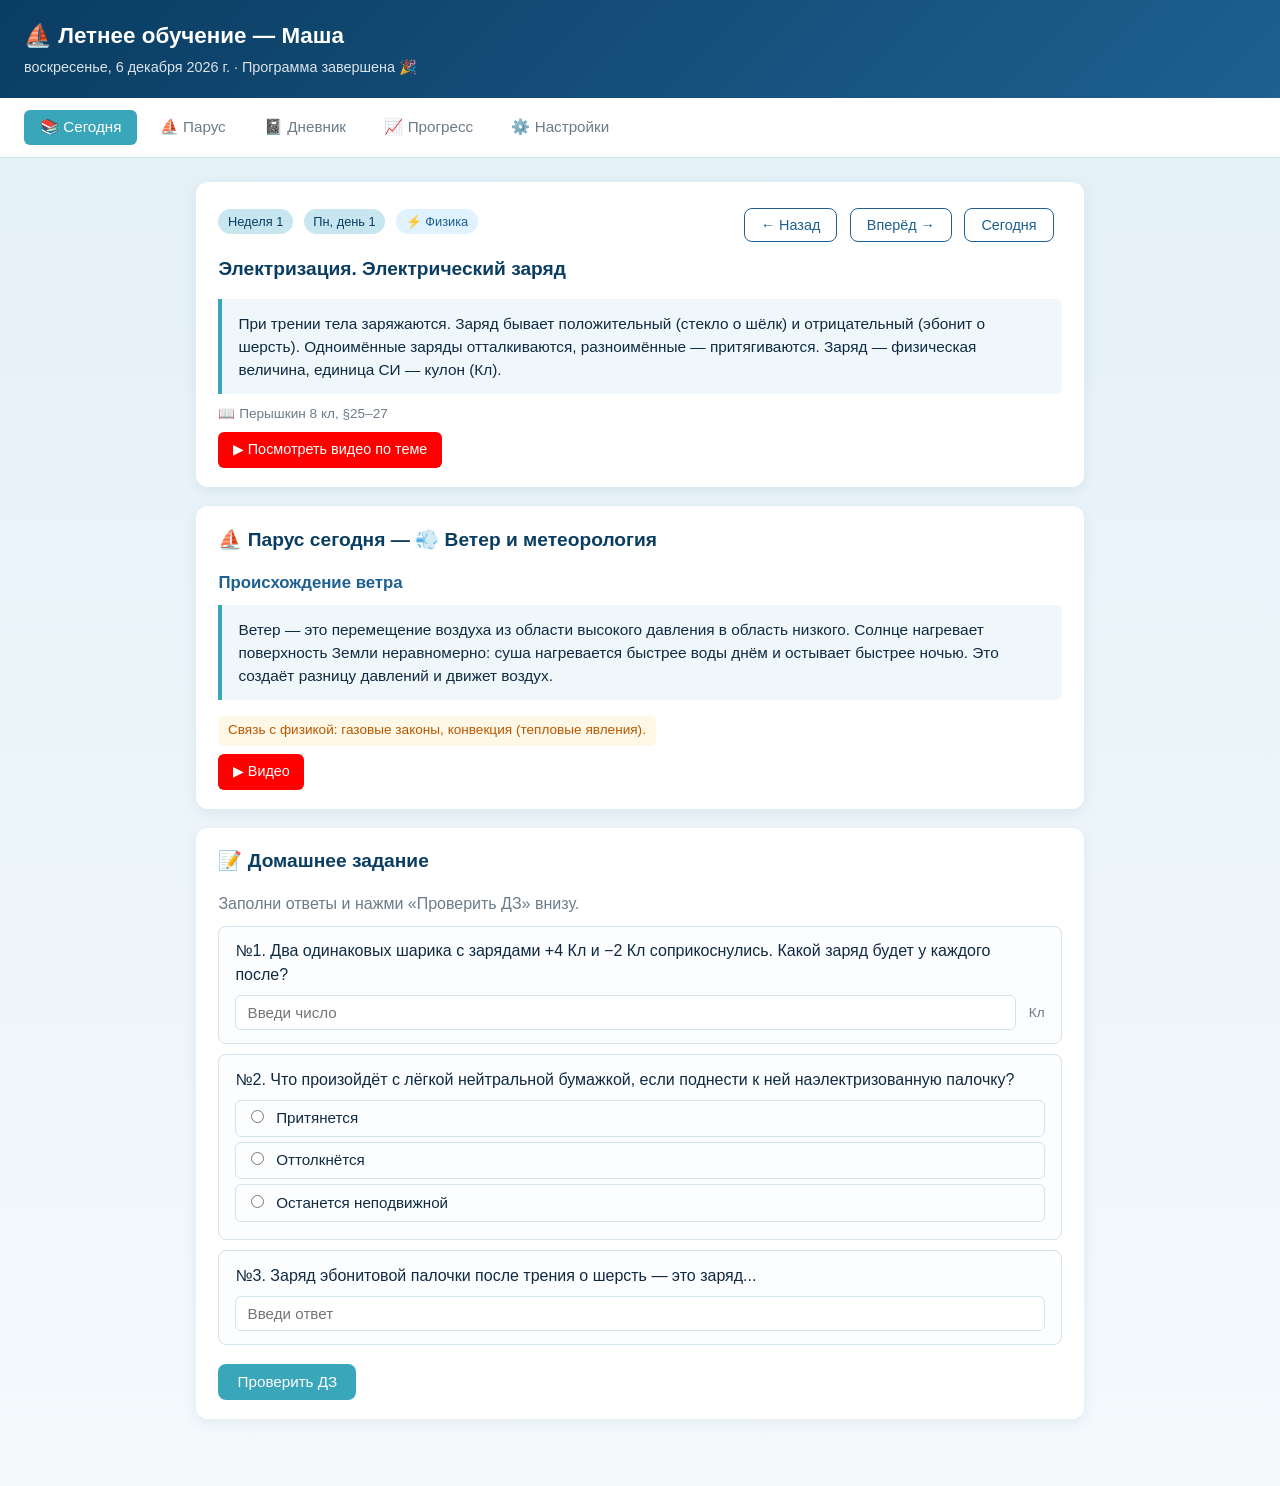
==== index.html @ 67e4c2d1 "Initial commit: summer-school site" ====
<!DOCTYPE html>
<html lang="ru">
<head>
  <meta charset="UTF-8">
  <meta name="viewport" content="width=device-width, initial-scale=1.0">
  <title>Лето с Машей — физика, математика, парус</title>
  <link rel="stylesheet" href="styles.css">
</head>
<body>
  <header id="header-info">
    <h1>⛵ Летнее обучение — Маша</h1>
    <div class="sub">Загрузка...</div>
  </header>

  <nav class="tabs" id="tabs"></nav>

  <main>
    <div id="view"></div>
  </main>

  <script src="data.js"></script>
  <script src="app.js"></script>
</body>
</html>
---- styles.css ----
/* =========================================================================
   Лето с Машей — стили сайта
   ========================================================================= */
:root {
  --sea-deep: #0a3d62;
  --sea-mid:  #1e6091;
  --sea-bright: #3aa6b9;
  --sea-light: #c8e6f0;
  --sand: #f8e9b6;
  --wave: #f0f7fa;
  --ink: #102a43;
  --muted: #6b7c8a;
  --green: #2ecc71;
  --orange: #f39c12;
  --red: #e74c3c;
  --border: #d5e3eb;
  --shadow: 0 4px 14px rgba(10, 61, 98, 0.08);
}

* { box-sizing: border-box; }

body {
  margin: 0;
  font-family: -apple-system, BlinkMacSystemFont, 'Segoe UI', Roboto, 'Helvetica Neue', Arial, sans-serif;
  background: linear-gradient(180deg, #e3f0f7 0%, #f4f9fc 100%);
  color: var(--ink);
  min-height: 100vh;
  line-height: 1.5;
}

header {
  background: linear-gradient(135deg, var(--sea-deep) 0%, var(--sea-mid) 100%);
  color: white;
  padding: 1.2rem 1.5rem;
  box-shadow: var(--shadow);
}

header h1 {
  margin: 0 0 0.25rem 0;
  font-size: 1.4rem;
  font-weight: 600;
}
header .sub {
  font-size: 0.9rem;
  opacity: 0.85;
}

nav.tabs {
  display: flex;
  gap: 0.4rem;
  padding: 0.75rem 1.5rem;
  background: white;
  border-bottom: 1px solid var(--border);
  overflow-x: auto;
}
nav.tabs button {
  border: none;
  background: transparent;
  padding: 0.55rem 1rem;
  font-size: 0.95rem;
  font-weight: 500;
  color: var(--muted);
  cursor: pointer;
  border-radius: 6px;
  white-space: nowrap;
  transition: background 0.15s, color 0.15s;
}
nav.tabs button:hover { background: var(--wave); color: var(--sea-deep); }
nav.tabs button.active { background: var(--sea-bright); color: white; }

main {
  max-width: 920px;
  margin: 0 auto;
  padding: 1.5rem 1rem 3rem;
}

.card {
  background: white;
  border-radius: 12px;
  box-shadow: var(--shadow);
  padding: 1.2rem 1.4rem;
  margin-bottom: 1.2rem;
}

.card h2 {
  margin-top: 0;
  color: var(--sea-deep);
  font-size: 1.2rem;
}
.card h3 {
  color: var(--sea-mid);
  font-size: 1.05rem;
  margin: 0.8rem 0 0.5rem;
}

.badge {
  display: inline-block;
  background: var(--sea-light);
  color: var(--sea-deep);
  padding: 0.18rem 0.6rem;
  border-radius: 999px;
  font-size: 0.8rem;
  margin-right: 0.4rem;
  font-weight: 500;
}
.badge.physics { background: #e0f2ff; color: #1e6091; }
.badge.math    { background: #fff1d6; color: #b85700; }
.badge.sailing { background: #d8f5e3; color: #1d6b3a; }
.badge.mixed   { background: #efe0ff; color: #6a3aab; }

.video-btn {
  display: inline-block;
  margin-top: 0.5rem;
  background: #ff0000;
  color: white;
  padding: 0.45rem 0.9rem;
  border-radius: 6px;
  text-decoration: none;
  font-size: 0.9rem;
  font-weight: 500;
}
.video-btn:hover { background: #cc0000; }

.theory {
  background: var(--wave);
  border-left: 4px solid var(--sea-bright);
  padding: 0.8rem 1rem;
  margin: 0.6rem 0;
  border-radius: 0 6px 6px 0;
  font-size: 0.96rem;
}

.problem {
  border: 1px solid var(--border);
  border-radius: 8px;
  padding: 0.8rem 1rem;
  margin: 0.6rem 0;
  background: #fcfdfe;
}
.problem.correct { border-color: var(--green); background: #f0fdf4; }
.problem.wrong   { border-color: var(--red); background: #fef2f2; }

.problem .q {
  font-weight: 500;
  margin-bottom: 0.5rem;
}

.problem input[type="text"], .problem input[type="number"] {
  width: 100%;
  padding: 0.5rem 0.7rem;
  border: 1px solid var(--border);
  border-radius: 6px;
  font-size: 0.95rem;
  font-family: inherit;
}
.problem input:focus { outline: 2px solid var(--sea-bright); border-color: var(--sea-bright); }

.problem .choices label {
  display: block;
  padding: 0.4rem 0.6rem;
  margin: 0.3rem 0;
  border: 1px solid var(--border);
  border-radius: 6px;
  cursor: pointer;
  font-size: 0.95rem;
}
.problem .choices label:hover { background: var(--wave); }
.problem .choices input { margin-right: 0.5rem; }

.problem .units {
  color: var(--muted);
  font-size: 0.85rem;
  margin-left: 0.4rem;
}

.problem .feedback {
  margin-top: 0.5rem;
  font-size: 0.9rem;
  padding: 0.4rem 0.6rem;
  border-radius: 6px;
}
.problem .feedback.ok   { background: #d4edda; color: #155724; }
.problem .feedback.bad  { background: #f8d7da; color: #721c24; }
.problem .hint {
  font-size: 0.85rem;
  color: var(--muted);
  font-style: italic;
  margin-top: 0.4rem;
}

button.primary {
  background: var(--sea-bright);
  color: white;
  border: none;
  padding: 0.6rem 1.2rem;
  border-radius: 8px;
  font-size: 0.95rem;
  font-weight: 500;
  cursor: pointer;
  margin-top: 0.6rem;
}
button.primary:hover { background: var(--sea-mid); }
button.primary:disabled { opacity: 0.5; cursor: not-allowed; }

button.secondary {
  background: white;
  color: var(--sea-mid);
  border: 1px solid var(--sea-mid);
  padding: 0.5rem 1rem;
  border-radius: 8px;
  cursor: pointer;
  font-size: 0.9rem;
  margin-right: 0.5rem;
  margin-top: 0.4rem;
}
button.secondary:hover { background: var(--wave); }

.grade-card {
  text-align: center;
  padding: 1.5rem;
  background: linear-gradient(135deg, var(--sand) 0%, #fef3c7 100%);
  border-radius: 12px;
  margin: 1rem 0;
}
.grade-card .grade {
  font-size: 3rem;
  font-weight: 700;
  color: var(--sea-deep);
  margin: 0;
}
.grade-card .score { font-size: 1rem; color: var(--muted); }

.bonus {
  margin-top: 1rem;
  padding: 1rem 1.2rem;
  background: linear-gradient(135deg, #ffd6e0 0%, #ffe9b3 100%);
  border-radius: 12px;
  font-size: 1.05rem;
  text-align: center;
}

table {
  width: 100%;
  border-collapse: collapse;
  font-size: 0.9rem;
}
table th, table td {
  padding: 0.5rem 0.7rem;
  text-align: left;
  border-bottom: 1px solid var(--border);
}
table th {
  background: var(--wave);
  color: var(--sea-deep);
  font-weight: 600;
}
table td.grade-cell { font-weight: 600; }
table .g5 { color: var(--green); }
table .g4 { color: #27ae60; }
table .g3 { color: var(--orange); }
table .g2 { color: var(--red); }

.chart-wrap {
  background: white;
  border-radius: 8px;
  padding: 1rem;
  margin-top: 0.8rem;
}
canvas#progress-chart { width: 100% !important; height: 280px !important; }

.sailing-cat {
  border: 1px solid var(--border);
  border-radius: 10px;
  margin-bottom: 0.8rem;
  overflow: hidden;
}
.sailing-cat-head {
  background: var(--sea-light);
  padding: 0.7rem 1rem;
  cursor: pointer;
  display: flex;
  align-items: center;
  justify-content: space-between;
  font-weight: 600;
  color: var(--sea-deep);
}
.sailing-cat-head:hover { background: #b5dae5; }
.sailing-cat-body {
  padding: 0.8rem 1rem;
  display: none;
}
.sailing-cat.open .sailing-cat-body { display: block; }
.sailing-lesson {
  margin-bottom: 0.8rem;
  padding-bottom: 0.8rem;
  border-bottom: 1px dashed var(--border);
}
.sailing-lesson:last-child { border-bottom: none; }
.sailing-lesson h4 {
  margin: 0 0 0.3rem;
  color: var(--sea-mid);
}
.physics-link {
  font-size: 0.85rem;
  color: #b85700;
  background: #fff8e6;
  padding: 0.3rem 0.6rem;
  border-radius: 5px;
  margin-top: 0.4rem;
  display: inline-block;
}

.settings-row {
  display: flex;
  align-items: center;
  gap: 0.8rem;
  padding: 0.7rem 0;
  border-bottom: 1px solid var(--border);
}
.settings-row label { flex: 1; }
.settings-row input[type="number"] {
  width: 70px;
  padding: 0.4rem;
  border: 1px solid var(--border);
  border-radius: 6px;
}

.danger {
  background: var(--red) !important;
  color: white !important;
  border: none !important;
}
.danger:hover { background: #c0392b !important; }

.empty {
  text-align: center;
  color: var(--muted);
  padding: 2rem;
  font-style: italic;
}

@media (max-width: 600px) {
  main { padding: 1rem 0.7rem 3rem; }
  .card { padding: 1rem; }
  header h1 { font-size: 1.15rem; }
  nav.tabs { padding: 0.5rem 0.7rem; }
  nav.tabs button { font-size: 0.85rem; padding: 0.45rem 0.7rem; }
}
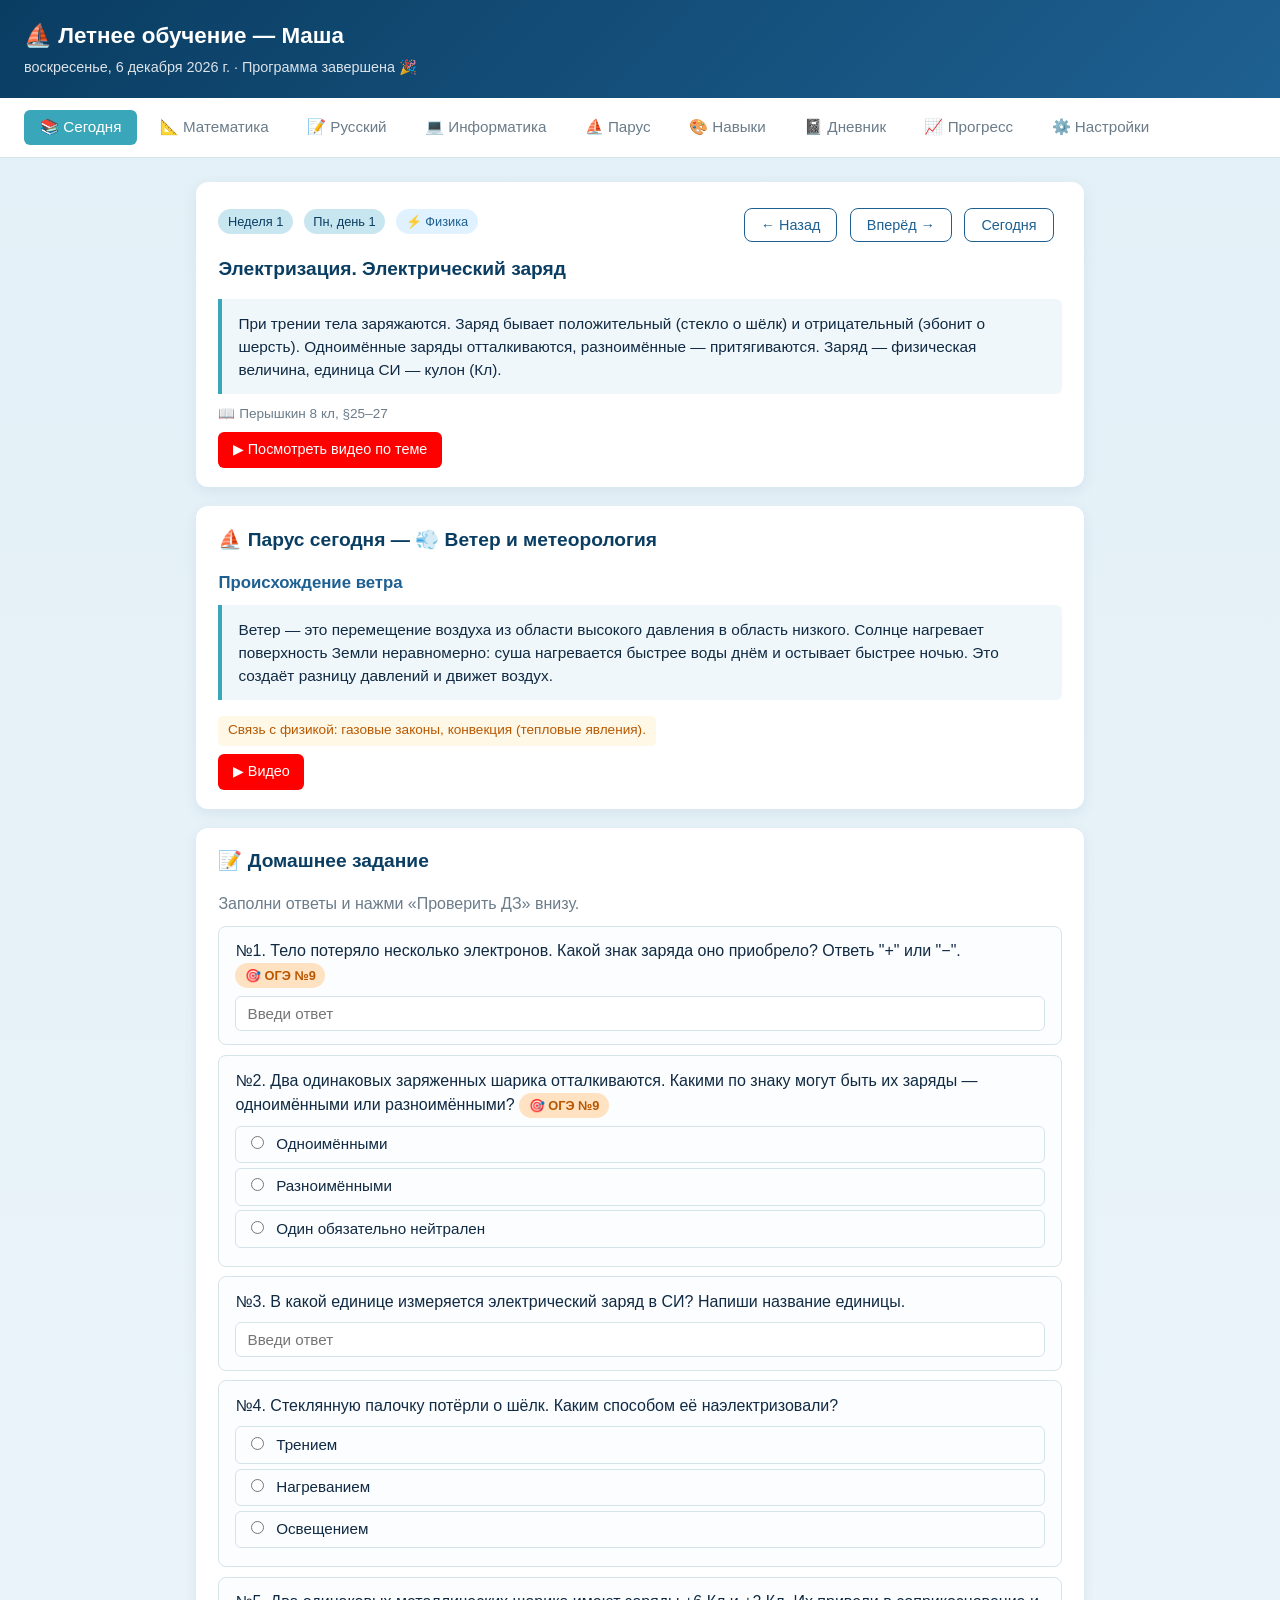
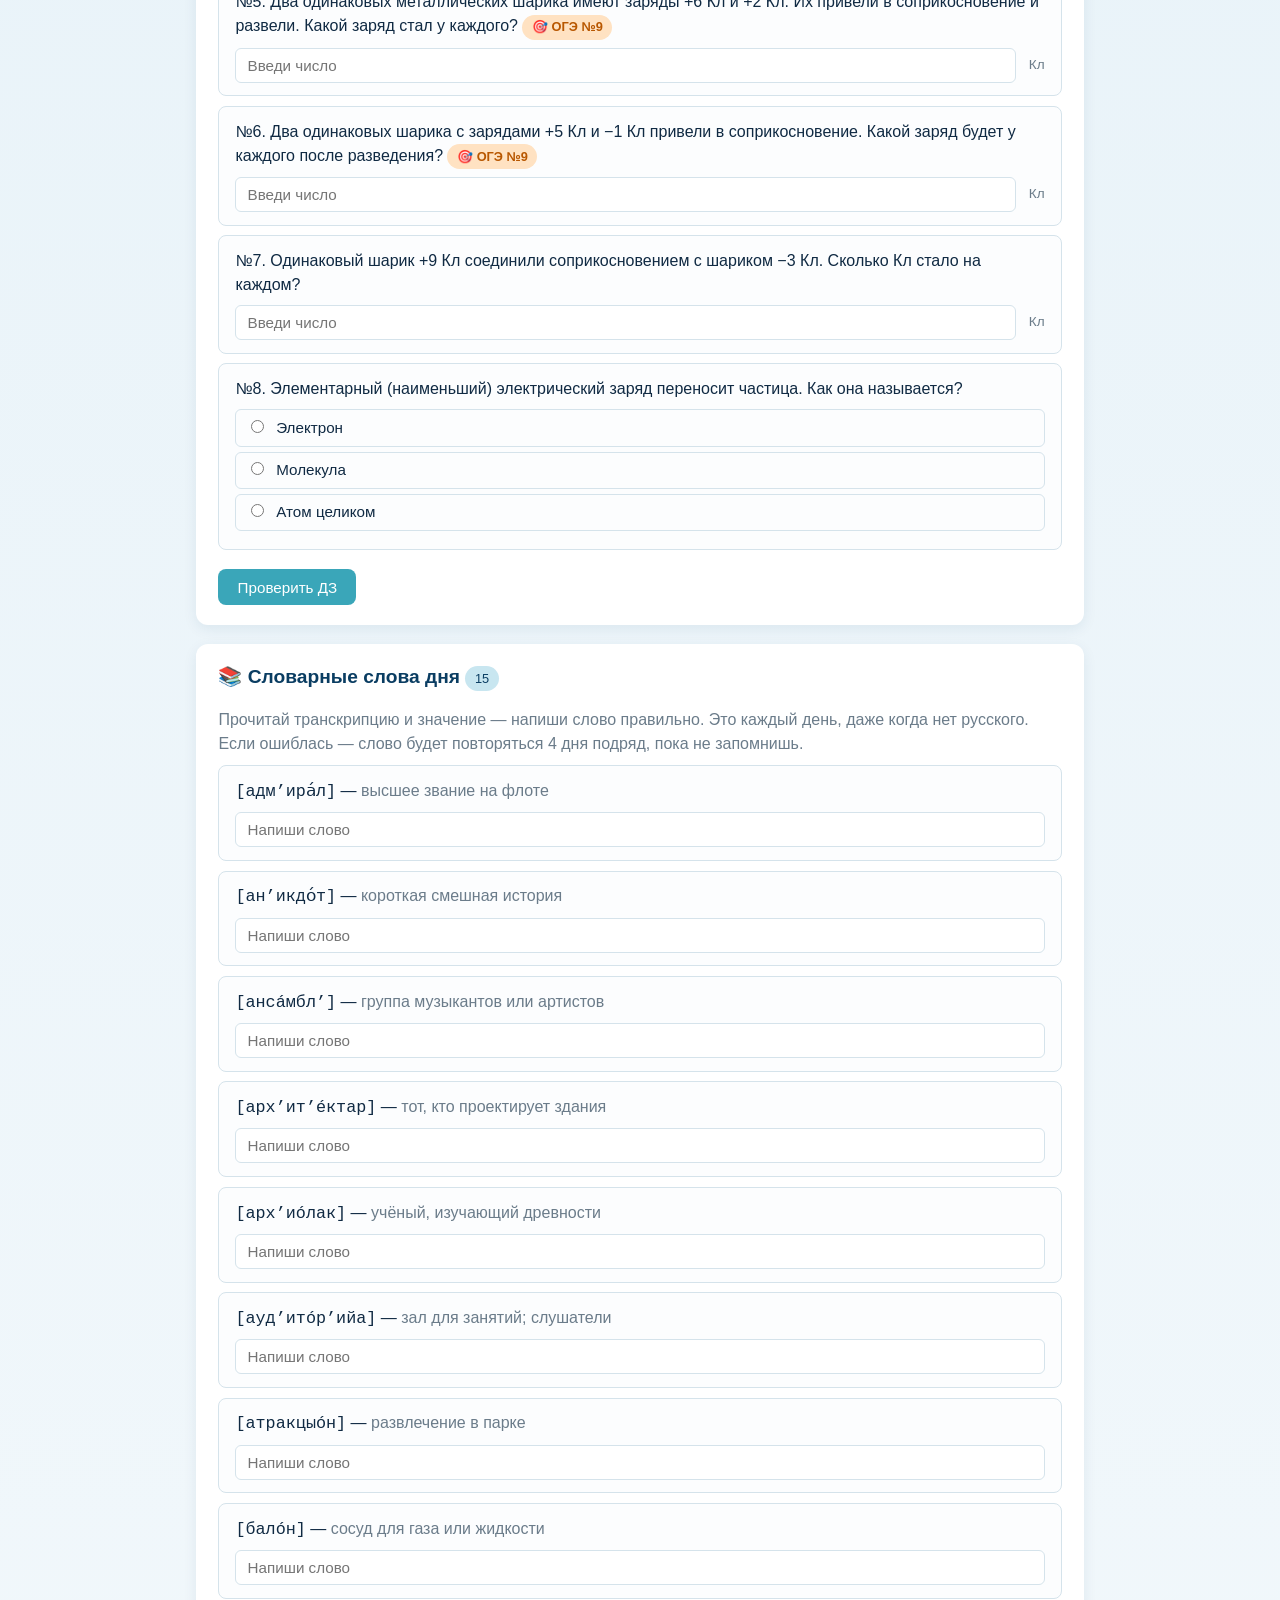
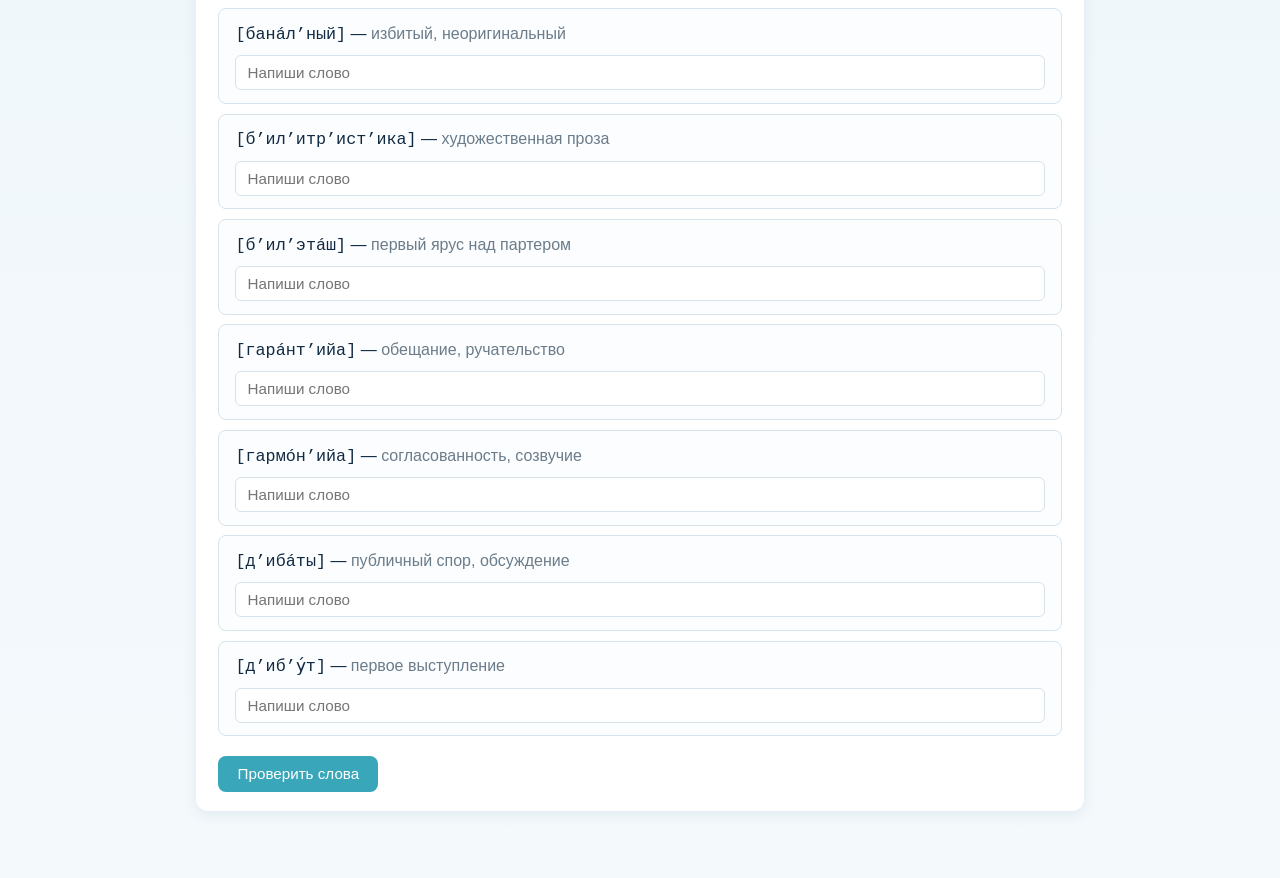
==== commit 2edebcdb: "Расширение программы: 8 задач/день, ОГЭ-метки, пошаговый разбор, словарь, МППСС/ППГ/ГИМС - 8 задач в" ====
--- a/index.html
+++ b/index.html
@@ -19,6 +19,8 @@
   </main>
 
   <script src="data.js"></script>
+  <script src="problems.js"></script>
+  <script src="vocab.js"></script>
   <script src="app.js"></script>
 </body>
 </html>
--- a/styles.css
+++ b/styles.css
@@ -187,6 +187,28 @@
   font-style: italic;
   margin-top: 0.4rem;
 }
+.problem .solution {
+  margin-top: 0.45rem;
+  padding: 0.5rem 0.7rem;
+  background: #eef7f0;
+  border-left: 3px solid #3aa6b9;
+  border-radius: 6px;
+  font-size: 0.88rem;
+  line-height: 1.5;
+}
+.problem .answer-line {
+  margin-top: 0.4rem;
+  padding: 0.35rem 0.6rem;
+  background: #fff6ea;
+  border-left: 3px solid #e8821a;
+  border-radius: 6px;
+  font-size: 0.88rem;
+}
+.badge.oge-badge {
+  background: #ffe2c2;
+  color: #b85700;
+  font-weight: 600;
+}
 
 button.primary {
   background: var(--sea-bright);
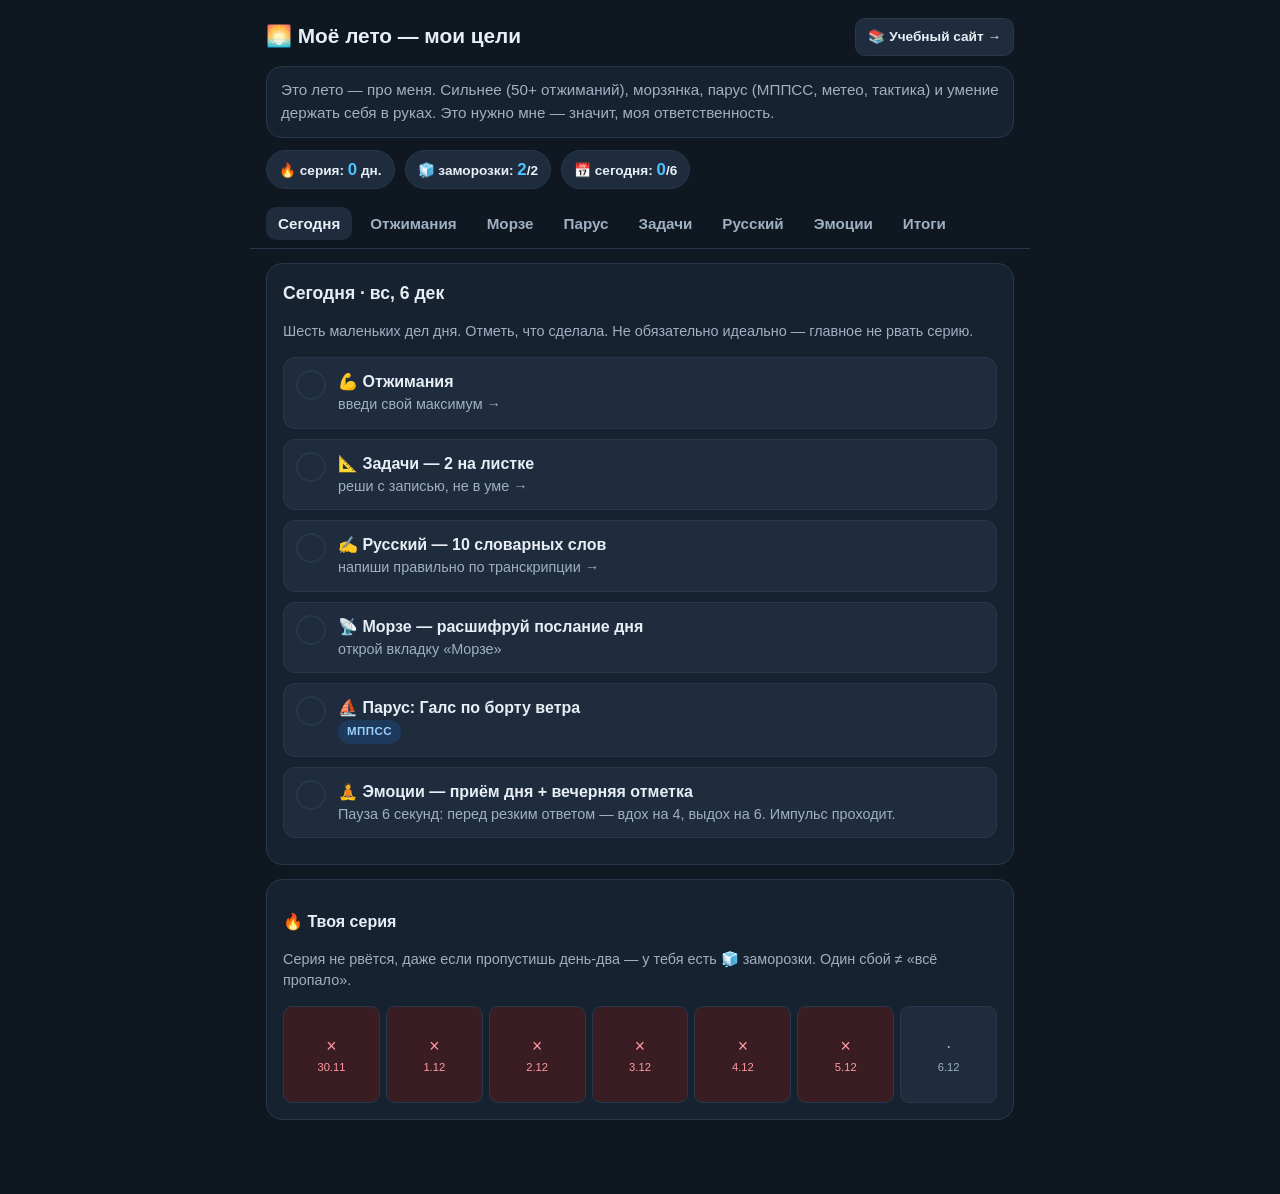
==== commit f92c0bb0: "Сделать страницу целей главной, старую программу — на program.html - goals.html: кнопка перехода на " ====
--- a/index.html
+++ b/index.html
@@ -2,25 +2,11 @@
 <html lang="ru">
 <head>
   <meta charset="UTF-8">
-  <meta name="viewport" content="width=device-width, initial-scale=1.0">
-  <title>Лето с Машей — физика, математика, парус</title>
-  <link rel="stylesheet" href="styles.css">
+  <meta http-equiv="refresh" content="0; url=goals.html">
+  <link rel="canonical" href="goals.html">
+  <title>Моё лето — мои цели</title>
 </head>
 <body>
-  <header id="header-info">
-    <h1>⛵ Летнее обучение — Маша</h1>
-    <div class="sub">Загрузка...</div>
-  </header>
-
-  <nav class="tabs" id="tabs"></nav>
-
-  <main>
-    <div id="view"></div>
-  </main>
-
-  <script src="data.js"></script>
-  <script src="problems.js"></script>
-  <script src="vocab.js"></script>
-  <script src="app.js"></script>
+  <p style="font-family:sans-serif">Открываю <a href="goals.html">мои цели</a>…</p>
 </body>
 </html>
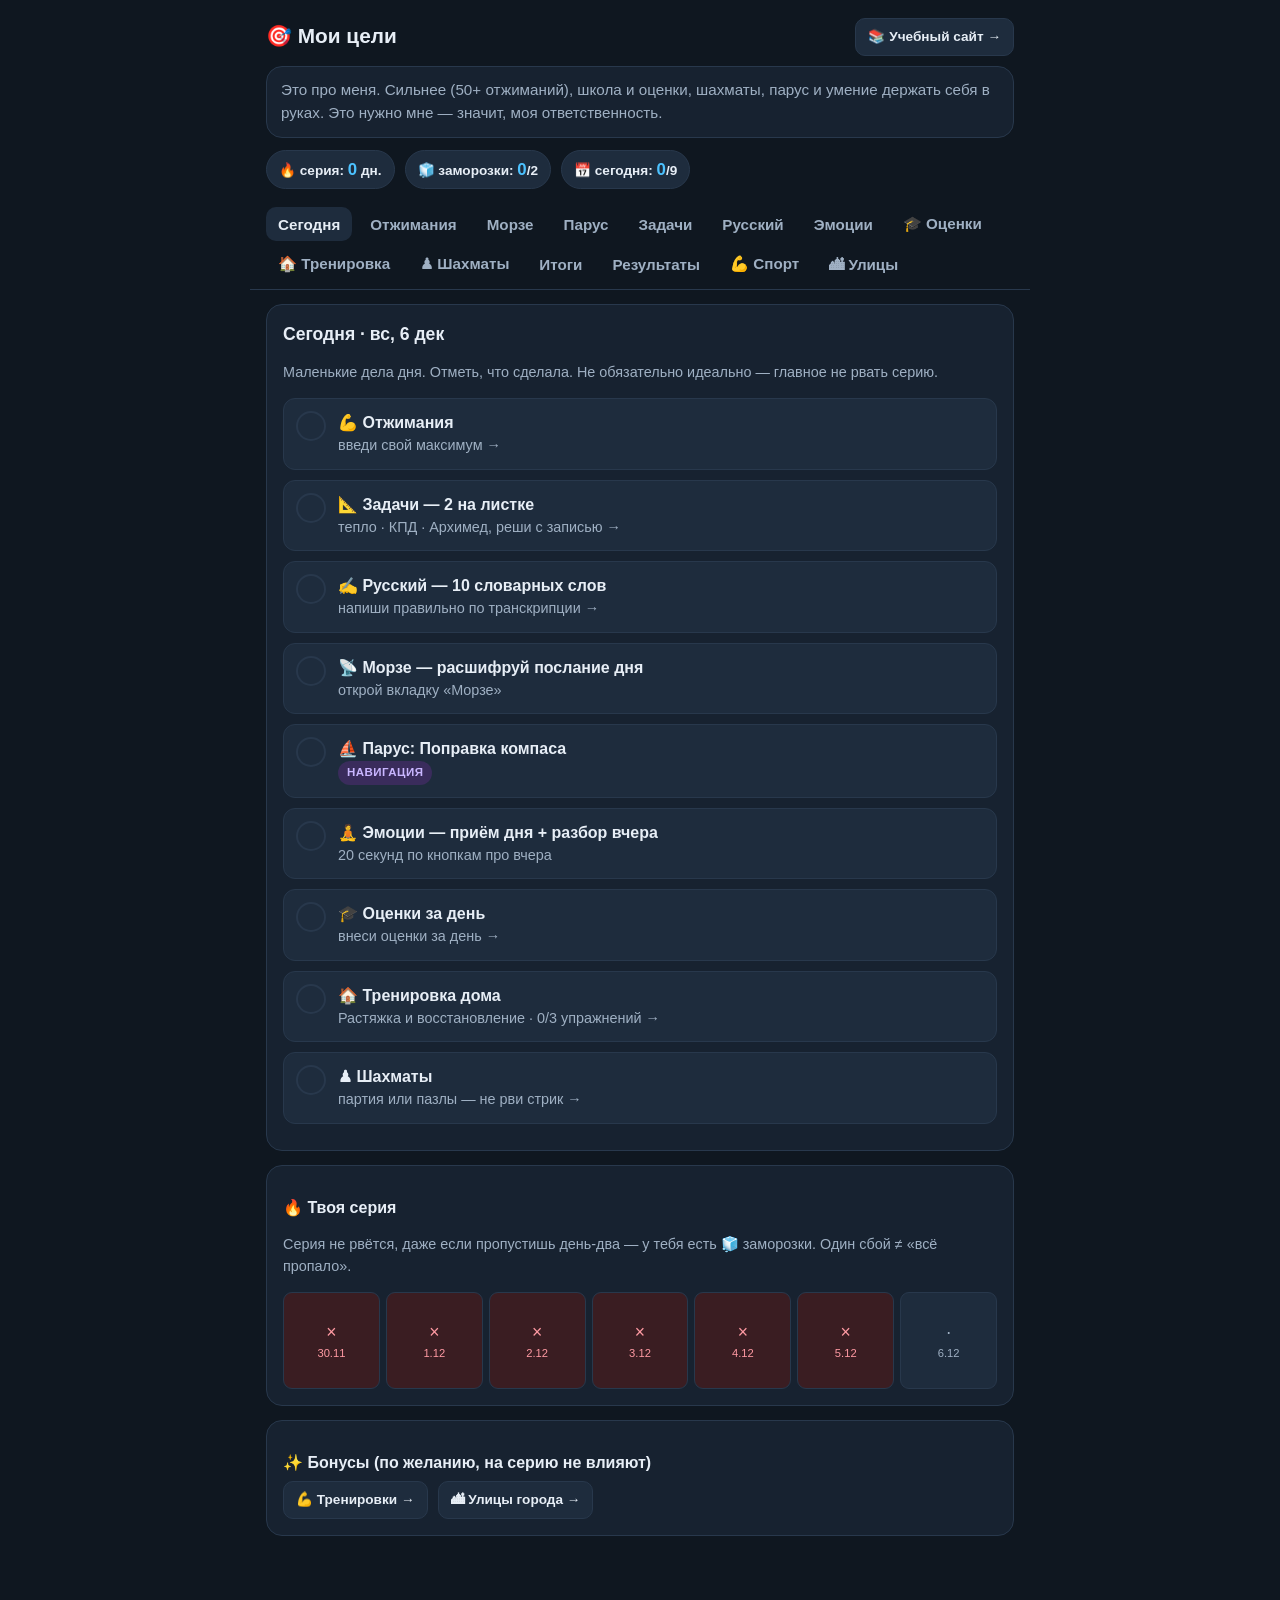
==== commit 5b5c3052: "Сентябрь: «Мои цели» вместо «Моё лето» + оценки, тренировка дома, шахматы - Заголовки без «лета», фр" ====
--- a/index.html
+++ b/index.html
@@ -4,7 +4,7 @@
   <meta charset="UTF-8">
   <meta http-equiv="refresh" content="0; url=goals.html">
   <link rel="canonical" href="goals.html">
-  <title>Моё лето — мои цели</title>
+  <title>Мои цели</title>
 </head>
 <body>
   <p style="font-family:sans-serif">Открываю <a href="goals.html">мои цели</a>…</p>
